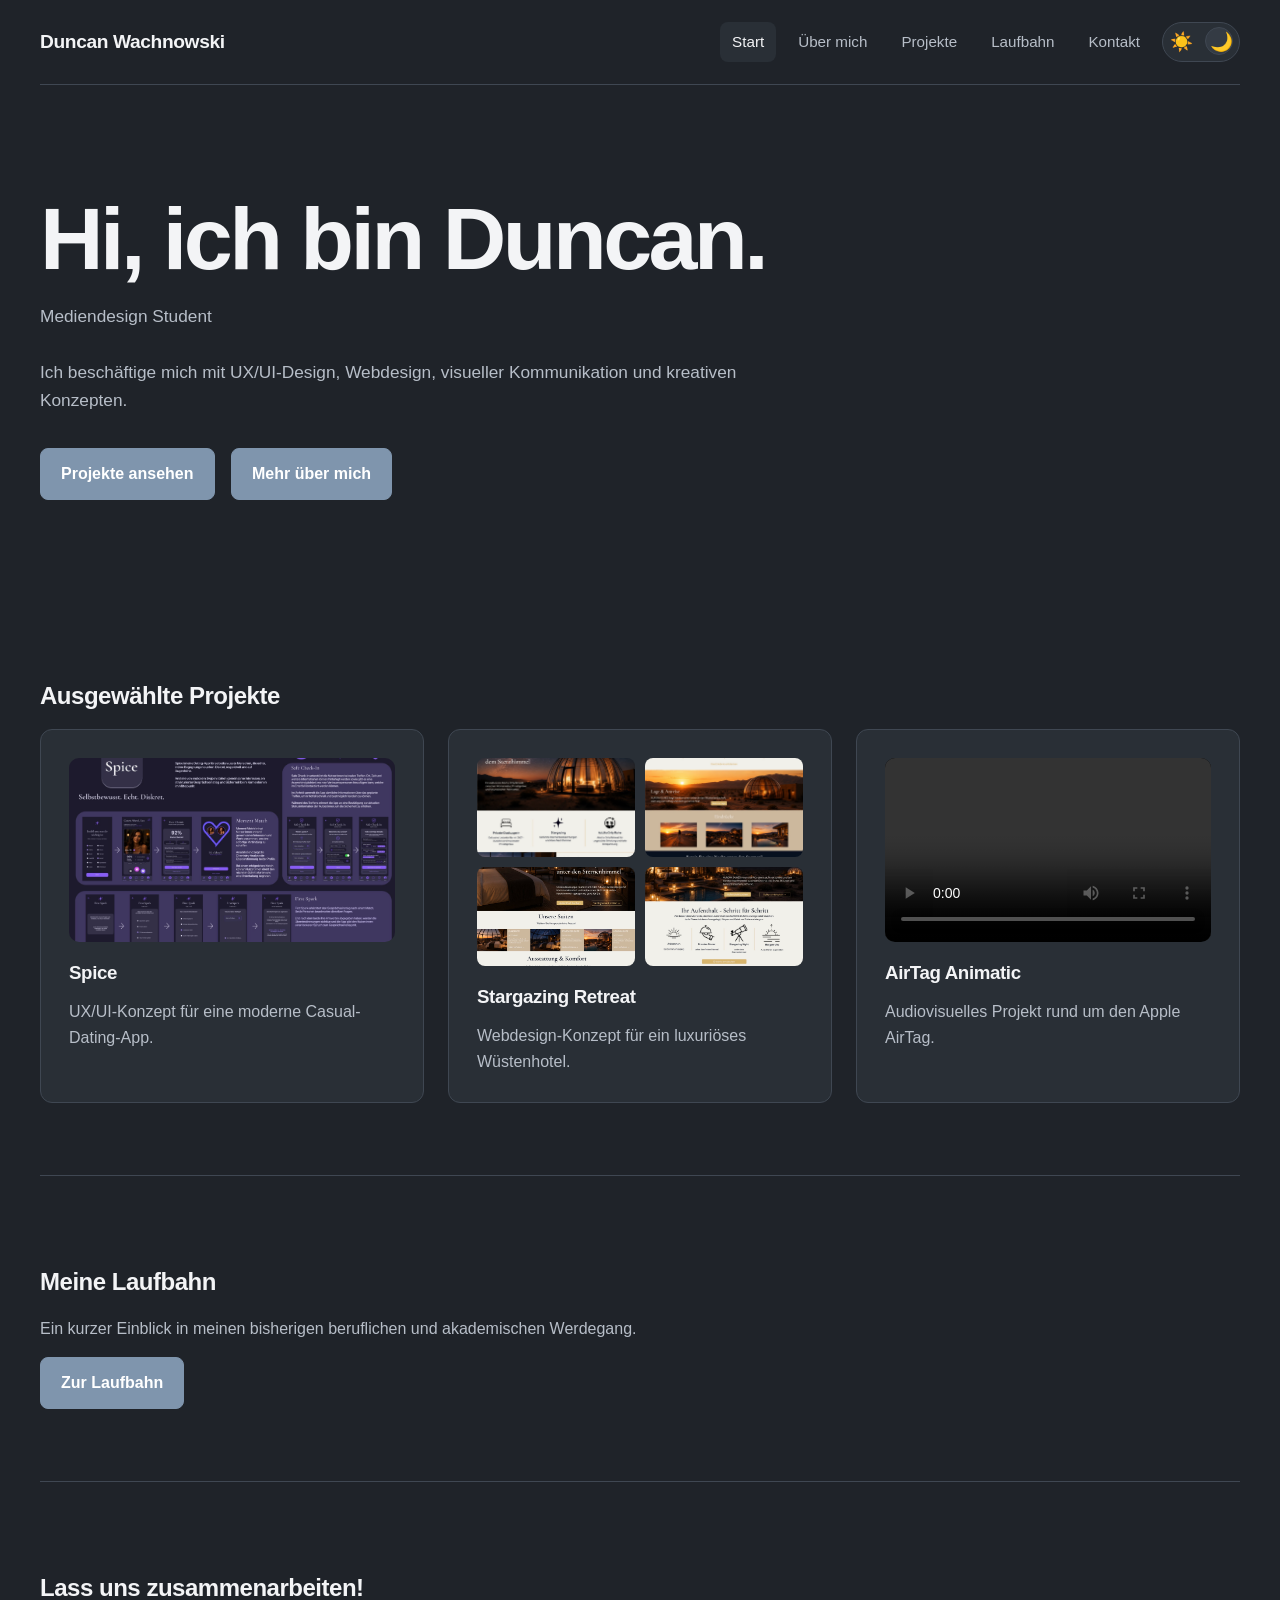
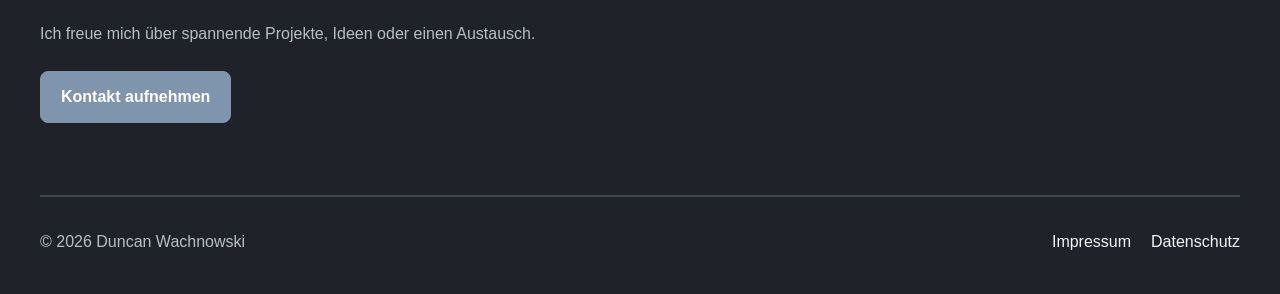
==== index.html @ 4b2d4e85 "Improve theme toggle and responsive navigation and add new ueber-mich pictures for both design theme" ====
<!DOCTYPE html>
<html lang="de">

<head>
    <meta charset="UTF-8">
    <meta name="viewport" content="width=device-width, initial-scale=1.0">
    <title>Duncan Wachnowski | Portfolio</title>
    <link rel="stylesheet" href="css/style.css">
</head>

<body>
    <header>
        <a href="index.html">Duncan Wachnowski</a>
        <button class="menu-toggle"
        aria-label="Navigation öffnen"
        aria-expanded="false"
        aria-controls="main-nav"
        >
            <span class="hamburger"></span>
        </button>
        <nav aria-label="Hauptnavigation" id="main-nav">
            <ul>
                <li><a href="index.html" class="active" aria-current="page">Start</a></li>
                <li><a href="ueber-mich.html">Über mich</a></li>
                <li><a href="projekte.html">Projekte</a></li>
                <li><a href="laufbahn.html">Laufbahn</a></li>
                <li><a href="kontakt.html">Kontakt</a></li>

                <li class="theme-item">
                    <button
                     class="theme-toggle"
                     type="button"
                     aria-label="Zu hellem Design wechseln"
                     title="Design wechseln"
                     aria-pressed="false"
                >
                <span class="theme-switch" aria-hidden="true">
                <span class="theme-sun">☀️</span>
                <span class="theme-moon">🌙</span>
                <span class="theme-thumb"></span>
                </span>

                </button>

                </li>

            </ul>

        </nav>
    </header>

    <main>

        <section class="hero">
            <h1>Hi, ich bin Duncan.</h1>
            <p>Mediendesign Student</p>

            <p>
                Ich beschäftige mich mit UX/UI-Design, Webdesign,
                visueller Kommunikation und kreativen Konzepten.
            </p>

            <a class="button" href="projekte.html">Projekte ansehen</a>
            <a class="button" href="ueber-mich.html">Mehr über mich</a>
        </section>

        <section class="projects-preview">
            <h2>Ausgewählte Projekte</h2>

            <div class="project-grid">
                <article class="project-card">
                    <a href="images/Spice.jpg" target="_blank" rel="noopener noreferrer" class="project-image-link">

                        <img class="project-image" src="images/Spice.jpg" alt="Projektvorschau der Dating-App Spice">

                    </a>



                    <h3>Spice</h3>

                    <p>
                        UX/UI-Konzept für eine moderne Casual-Dating-App.
                    </p>

                </article>


                <article class="project-card">
                    <div class="project-gallery">
                        <a href="images/Stargazing-1.jpg" target="_blank" rel="noopener noreferrer">
                            <img src="images/Stargazing-1.jpg" alt="Stargazing Retreat Startseitenansicht">
                        </a>

                        <a href="images/Stargazing-2.jpg" target="_blank" rel="noopener noreferrer">
                            <img src="images/Stargazing-2.jpg" alt="Stargazing Retreat Informationsbereich">
                        </a>

                        <a href="images/Stargazing-3.jpg" target="_blank" rel="noopener noreferrer">
                            <img src="images/Stargazing-3.jpg" alt="Stargazing Retreat Zimmeransicht">
                        </a>

                        <a href="images/Stargazing-4.jpg" target="_blank" rel="noopener noreferrer">
                            <img src="images/Stargazing-4.jpg" alt="Stargazing Retreat Erlebenisansicht">
                        </a>
                    </div>

                    <h3>Stargazing Retreat</h3>

                    <p>
                        Webdesign-Konzept für ein luxuriöses Wüstenhotel.
                    </p>
                </article>


                <article class="project-card">
                    <video class="project-video" controls preload="metadata">
                        <source src="videos/AirTag3Neu.mp4" type="video/mp4">
                        Dein Browser unterstützt das Video-Element nicht.
                    </video>

                    <h3>AirTag Animatic</h3>

                    <p>
                        Audiovisuelles Projekt rund um den Apple AirTag.
                    </p>
                </article>

            </div>
        </section>


        <section class="career-preview">
            <div>
                <h2>Meine Laufbahn</h2>
                <p>
                    Ein kurzer Einblick in meinen bisherigen beruflichen
                    und akademischen Werdegang.
                </p>

                <a class="button" href="laufbahn.html">Zur Laufbahn</a>
            </div>

            <div class="career-steps" aria-hidden="true">
                <span></span>
                <span></span>
                <span></span>
            </div>
        </section>


        <section class="contact-cta">
            <h2>Lass uns zusammenarbeiten!</h2>

            <p>
                Ich freue mich über spannende Projekte,
                Ideen oder einen Austausch.
            </p>

            <a class="button" href="kontakt.html">Kontakt aufnehmen</a>
        </section>


    </main>

    <footer>
        <p>© 2026 Duncan Wachnowski</p>

        <nav aria-label="Footer-Navigation">
            <a href="impressum.html">Impressum</a>
            <a href="datenschutz.html">Datenschutz</a>
        </nav>
    </footer>

<script src="js/script.js"></script>

</body>

</html>
---- css/style.css ----
:root {
    --bg: #1f2329;
    --surface: #292f36;
    --surface-light: #343b44;

    --text: #f3f4f6;
    --text-muted: #b7bec8;

    --accent: #7f95ad;
    --accent-hover: #9cafc2;

    --border: #3f4752;

    --focus-card: #344653;
}

[data-theme="light"] {
    --bg: #d8d6d1;
    --surface: #e7e5e0;
    --surface-light: #f0eee9;

    --text: #4a3434;
    --text-muted: #756461;

    --accent: #6b3f46;
    --accent-hover: #80505a;

    --border: #bcbab5;

    --focus-card: #59484a;
}

[data-theme="light"] .focus-card {
    background: #685b57;
    color: #f5f1ec;
}


* {
    box-sizing: border-box;
}

main {
    width: min(1200px, calc(100% - 40px));
    margin: 0 auto;
}

.hero {
    padding: 110px 0 90px;
    max-width: 820px;
}

.hero h1 {
    margin: 0 0 20px;
    font-size: clamp(3rem, 7vw, 5.5rem);
    line-height: 1;
    letter-spacing: -0.04em;
}

.hero p {
    max-width: 720px;
    margin-bottom: 28px;
    font-size: 1.08rem;
    color: var(--text-muted);
}

.hero .button {
    margin-top: 6px;
}



.projects-preview {
    padding: 72px 0;
}

.project-grid {
    display: grid;
    grid-template-columns: repeat(3, 1fr);
    gap: 24px;
}

.project-card {
    padding: 28px;
    border: 1px solid var(--border);
    border-radius: 10px;
    background-color: var(--surface);
    min-height: 220px;
}

.project-card h3 {
    margin-top: 0;
}

.project-card:hover {
    transform: translateY(-4px);
    transition: transform 0.2s ease;
}

.project-card p {
    margin-bottom: 0;
}

html,
body {
    margin: 0;
    line-height: 1.6;
    font-family: Inter, "Segoe UI", Roboto, Arial, sans-serif;
    color: var(--text);
    background-color: var(--bg);
}

body {
    min-height: 100vh;
}

html {
    scroll-behavior: smooth;
}

h1,
h2,
h3 {
    line-height: 1.15;
    letter-spacing: -0.02em;
}

h1 {
    font-weight: 700;
}

h2,
h3 {
    font-weight: 600;
}

p {
    color: var(--text-muted);
}

a {
    color: inherit;
    text-decoration: none;
}


img {
    max-width: 100%;
    height: auto;
}

.about-image {
    width: 320px;
    max-width: 100%;
    height: auto;
    border-radius: 8px;

    display: block;
    margin-left: auto;
    margin-right: auto;
}

a {
    color: inherit;
    text-decoration: none;
}

ul {
    margin: 0;
    padding: 0;
    list-style: none;
}

header {
    width: min(1200px, calc(100% - 40px));
    margin: 0 auto;
    padding: 22px 0;

    display: flex;
    justify-content: space-between;
    align-items: center;

    border-bottom: 1px solid var(--border);
}

header>a {
    font-size: 1.2rem;
    font-weight: 700;
    letter-spacing: -0.02em;
}

header nav ul {
    display: flex;
    gap: 10px;
    align-items: center;
}

header nav a {
    display: inline-block;
    padding: 8px 12px;
    border-radius: 8px;

    color: var(--text-muted);
    font-size: 0.95rem;
    font-weight: 500;

    transition:
        background-color 0.2s ease,
        color 0.2s ease;
}

header nav a:hover,
header nav a:focus,
header nav a.active {
    background-color: var(--surface);
    color: var(--text);
    text-decoration: none;
}


header {
    position: relative;
}

.menu-toggle {
    display: none;
    width: 40px;
    height: 40px;

    border: 1px solid var(--border);
    border-radius: 8px;

    background-color: var(--surface);
    color: var(--text);

    cursor: pointer;
}

.career-preview {
    display: flex;
    justify-content: space-between;
    align-items: center;
    gap: 48px;
    padding: 72px 0;
    border-top: 1px solid var(--border);
}


.contact-cta {
    padding: 72px 0;
    border-top: 1px solid var(--border);
    border-bottom: 1px solid var(--border);
}

.contact-cta p {
    max-width: 650px;
    margin-bottom: 24px;
}

footer {
    width: min(1200px, calc(100% - 40px));
    margin: 0 auto;
    padding: 32px 0 40px;

    display: flex;
    justify-content: space-between;
    align-items: center;
    gap: 24px;

    border-top: 1px solid var(--border);
}

footer p {
    margin: 0;
}

footer nav {
    display: flex;
    gap: 20px;
}

footer nav a:hover,
footer nav a:focus {
    text-decoration: underline;
}

.about-hero {
    display: grid;
    grid-template-columns: 1.2fr 0.8fr;
    gap: 64px;
    align-items: center;
    padding: 72px 0;
}

.about-text {
    max-width: 680px;
}

.about-intro {
    font-size: 1.35rem;
    font-weight: 600;
    margin-bottom: 24px;
}

.about-photo {
    display: flex;
    justify-content: flex-end;
    align-items: center;
}

.about-image {
    width: 320px;
    max-width: 100%;
    height: auto;
    display: block;
    border-radius: 12px;
}

.focus-section {
    padding: 72px 0;
    border-top: 1px solid var(--border);
}

.focus-grid {
    display: grid;
    grid-template-columns: repeat(3, 1fr);
    gap: 24px;
}

.focus-card {
    min-height: 220px;
    padding: 32px 24px;

    border: 1px solid var(--border);
    border-radius: 12px;
    background-color: var(#344653);
    color: #f5f4f0;

    display: flex;
    flex-direction: column;
    align-items: center;
    justify-content: center;
    gap: 24px;

    text-align: center;

    transition:
        transform 0.2s ease,
        background-color 0.2s ease,
        border-color 0.2s ease;
}

.focus-card:hover {
    transform: translateY(-4px);
    background-color: #435864;
    border-color: #6f828b;
}

[data-theme="light"] .focus-card {
    background-color: #8a7470;
    color: #ffffff;
    border-color: #9a8580;
}

[data-theme="light"] .focus-card:hover {
    background-color: #725b59;
    color: #ffffff;
    border-color: #684746;
}


.focus-icon {
    width: 72px;
    height: 72px;

    object-fit: contain;
    display: block;
}

.focus-card h3 {
    margin: 0;

    text-align: center;
    font-size: 1.15rem;
    line-height: 1.3;
}


.skills-section {
    padding: 72px 0;
    border-top: 1px solid var(--border);
}

.skills-grid {
    display: grid;
    grid-template-columns: repeat(3, 1fr);
    gap: 24px;
}

.skill-card {
    min-height: 180px;
    padding: 28px;
    border: 1px solid var(--border);
    border-radius: 10px;
    background-color: var(--surface);
}

.skill-card h3 {
    margin-top: 0;
}

.skill-card p {
    margin-bottom: 0;
}

.projects-section {
    padding: 72px 0;
}

.projects-section>p {
    max-width: 680px;
    margin-bottom: 40px;
}

.projects-grid {
    display: grid;
    grid-template-columns: repeat(3, 1fr);
    gap: 24px;
}

.project-card {
    min-height: 220px;
    padding: 28px;
    border: 1px solid var(--border);
    border-radius: 12px;
    background-color: var(--surface);

    transition:
        transform 0.2s ease,
        background-color 0.2s ease,
        border-color 0.2s ease;
}

.project-card:hover {
    transform: translateY(-4px);
    background-color: var(--surface-light);
    border-color: var(--accent);
}

.project-card h3 {
    margin-top: 0;
    margin-bottom: 12px;
}

.project-card p {
    margin-bottom: 0;
}

.project-cta-card {
    display: flex;
    flex-direction: column;
    justify-content: center;
    align-items: flex-start;
    gap: 18px;
    background-color: var(--surface-light);
}

.project-cta-card h3 {
    font-size: 2rem;
    line-height: 1.2;
}


.timeline-section {
    width: min(900px, calc(100% - 40px));
    margin: 0 auto;
    padding: 72px 0;
}

.career-hero+.timeline-section {
    border-top: 1px solid var(--border);
    margin-top: 48px;
    padding-top: 72px;
}

.timeline-section+.timeline-section {
    border-top: 1px solid var(--border);
}

.timeline-section>h2 {
    text-align: left;
    margin: 0 0 48px;
    font-size: 2rem;
    line-height: 1.2;
}

.timeline-section:last-of-type {
    padding-bottom: 120px;
}


.timeline {
    position: relative;
    width: 100%;
    max-width: 760px;
    margin: 0 auto;
}

.timeline::before {
    content: "";
    position: absolute;

    top: 0;
    bottom: 0;

    left: 210px;

    width: 2px;
    background-color: var(--border);
}

.timeline-item {
    position: relative;

    display: grid;
    grid-template-columns: 180px 1fr;
    gap: 60px;

    padding: 0 0 48px;

    --progress: 0;

    opacity: 1;

}

.timeline-item:last-child {
    padding-bottom: 0;
}

.timeline-item::before {
    content: "";

    position: absolute;
    top: 8px;
    left: 211px;

    width: 18px;
    height: 18px;

    border-radius: 50%;

    background-color: var(--accent);
    border: 3px solid var(--bg);

    z-index: 2;

    transform:
        translateX(-50%) scale(calc(1 + var(--progress) * 0.55));

    transform-origin: center;


    will-change: transform;
}

.timeline-date,
.timeline-content {
    transform: scale(calc(0.96 + var(--progress) * 0.06));
    transition: none;
    will-change: transform;
}

.timeline-date {
    text-align: right;

    color: var(--text);
    font-weight: 600;

    transform-origin: right center;
}

.timeline-content {
    transform-origin: left center;
}

.timeline-content h3 {
    margin: 0 0 6px;

    color: var(--text);
    font-size: 1.1rem;
}

.timeline-content p {
    margin: 0;
    color: var(--text-muted);
}


.contact-hero {
    padding: 72px 0 40px;
    max-width: 720px;
}

.contact-form-section {
    padding: 32px 0 72px;
}

.contact-form {
    max-width: 720px;
}

.form-group {
    display: flex;
    flex-direction: column;
    gap: 8px;
    margin-bottom: 24px;
}

.form-group label {
    font-weight: 600;
}

.form-group input,
.form-group textarea {
    width: 100%;
    padding: 14px 16px;
    border: 1px solid var(--border);
    border-radius: 8px;
    background-color: var(--surface);
    color: var(--text);
    font: inherit;
}


.form-group textarea {
    resize: vertical;
}

.form-group input:focus,
.form-group textarea:focus {
    outline: 2px solid var(--accent);
    outline-offset: 2px;
}

.contact-details {
    padding: 72px 0;
    border-top: 1px solid var(--border);
}

.contact-list {
    display: grid;
    grid-template-columns: repeat(3, 1fr);
    gap: 24px;
    margin: 32px 0;
    font-style: normal;
}

.contact-list p {
    margin: 0;
}

.contact-label {
    font-weight: 600;
    color: var(--text);
}

.social-links {
    display: flex;
    align-items: center;
    gap: 20px;
    flex-wrap: wrap;
}

.social-links h3 {
    width: 100%;
    margin-bottom: 0;
}

.button {
    display: inline-block;
    padding: 12px 20px;
    margin-right: 12px;
    border: 1px solid var(--accent);
    border-radius: 8px;
    background-color: var(--accent);
    color: #ffffff;
    font-weight: 600;
    transition:
        background-color 0.2s ease,
        border-color 0.2s ease,
        transform 0.2s ease;
}

.button:hover,
.button:focus {
    background-color: var(--accent-hover);
    border-color: var(--accent-hover);
    transform: translateY(-2px);
}

.button-secondary {
    background-color: transparent;
    color: var(--text);
    border-color: var(--border);
}

.button-secondary:hover,
.button-secondary:focus {
    background-color: var(--surface);
    border-color: var(--surface-light);
}


.hero .button {
    margin-top: 6px;
}

.project-video {
    width: 100%;
    aspect-ratio: 16 / 9;
    object-fit: cover;
    display: block;
    margin-bottom: 20px;
    border-radius: 10px;
    background-color: #000;
}

.project-image {
    width: 100%;
    aspect-ratio: 16 / 9;
    object-fit: cover;
    display: block;
    margin-bottom: 20px;
    border-radius: 10px;
}

.project-gallery {
    display: grid;
    grid-template-columns: repeat(2, 1fr);
    gap: 10px;
    margin-bottom: 20px;
}

.project-gallery a {
    display: block;
    overflow: hidden;
    border-radius: 8px;
    cursor: zoom-in;
}

.project-gallery img {
    width: 100%;
    aspect-ratio: 16 / 10;
    object-fit: cover;
    display: block;
    transition: transform 0.2s ease;
}

.project-gallery a:hover img {
    transform: scale(1.04);
}

.skills-carousel {
    position: relative;
    display: flex;
    align-items: center;
    gap: 20px;

    margin-top: 40px;
}

.skills-track {
    position: relative;
    width: 100%;
    height: 320px;
    overflow: hidden;
}

.skills-track .skill-card {
    position: absolute;

    top: 50%;
    left: 50%;

    width: min(420px, 76%);
    min-height: 240px;

    padding: 36px;

    border: 1px solid var(--border);
    border-radius: 16px;

    background-color: var(--surface);

    opacity: 0;
    transform:
        translate(-50%, -50%) scale(0.75);

    pointer-events: none;

    transition:
        transform 0.4s ease,
        opacity 0.4s ease,
        background-color 0.3s ease,
        border-color 0.3s ease;
}

.skills-track .skill-card.active {
    opacity: 1;

    transform:
        translate(-50%, -50%) scale(1);

    z-index: 3;

    pointer-events: auto;

    border-color: var(--accent);
}

.skills-track .skill-card.previous {
    opacity: 0.3;

    transform:
        translate(-145%, -50%) scale(0.82);

    z-index: 1;
}

.skills-track .skill-card.next {
    opacity: 0.3;

    transform:
        translate(45%, -50%) scale(0.82);

    z-index: 1;
}


.carousel-button {
    width: 48px;
    height: 48px;

    flex-shrink: 0;

    border: 1px solid var(--border);
    border-radius: 50%;

    background-color: var(--surface);
    color: var(--text);

    font-size: 1.3rem;

    cursor: pointer;

    transition:
        background-color 0.2s ease,
        border-color 0.2s ease;
}

.carousel-button:hover {
    background-color: var(--surface-light);
    border-color: var(--accent);
}

.mobile-break {
    display: none;
}

.legal-section {
    max-width: 800px;
    margin: 0 auto;
    padding: 72px 24px;
}

.legal-section h1 {
    margin-bottom: 40px;
}

.legal-section h2 {
    margin-top: 32px;
    margin-bottom: 12px;
}

.legal-section p {
    color: var(--text-muted);
    line-height: 1.7;
}

.legal-section a {
    color: inherit;
    text-decoration: underline;
}

.error-page {
    min-height: 100vh;
    margin: 0;
}

.error-main {
    min-height: 100vh;
    display: flex;
    justify-content: center;
    align-items: center;
    padding: 40px 24px;
}

.error-content {
    width: 100%;
    max-width: 700px;
    text-align: center;
}

.error-code {
    margin: 0;
    font-size: clamp(7rem, 18vw, 13rem);
    font-weight: 700;
    line-height: 0.9;
    color: var(--accent);
}

.error-content h1 {
    margin: 32px 0 16px;
    font-size: clamp(1.8rem, 4vw, 3rem);
    line-height: 1.15;
}

.error-text {
    max-width: 540px;
    margin: 0 auto 32px;
    font-size: 1.05rem;
    line-height: 1.7;
}

.error-button {
    display: inline-flex;
    align-items: center;
    justify-content: center;

    min-height: 48px;
    padding: 0 24px;

    background-color: var(--accent);
    border: 1px solid var(--accent);
    border-radius: 10px;

    color: var(--bg);
    text-decoration: none;
    font-weight: 600;

    transition:
        color 0.25s ease,
        transform 0.25s ease;
}

.error-button:hover {
    transform: translateY (-3px);
    box-shadow: 0 8px 24px rgba(0, 0, 0, 0.18);
}

.error-button:focus-visible {
    outline: 3px solid var(--accent);
    outline-offset: 4px;
}

.theme-item {
    display: flex;
    align-items: center;
}

.theme-toggle {
    width: 78px;
    height: 40px;
    padding: 4px;

    position: relative;

    background-color: var(--surface);
    border: 1px solid var(--border);
    border-radius: 999px;

    cursor: pointer;

    transition:
        background-color 0.25s ease,
        border-color 0.25s ease,
        transform 0.25s ease;
}

.theme-toggle:hover {
    background-color: var(--surface-light);
    transform: translateY(-2px);
}

.theme-toggle:focus-visible {
    outline: 3px solid var(--accent);
    outline-offset: 3px;
}

.theme-switch {
    position: relative;
    display: flex;
    align-items: center;
    justify-content: space-between;

    width: 100%;
    height: 100%;
}

.theme-sun,
.theme-moon {
    position: relative;
    z-index: 2;

    width: 28px;
    height: 28px;

    display: flex;
    align-items: center;
    justify-content: center;

    font-size: 1.15rem;
    line-height: 1;
}

.theme-thumb {
    position: absolute;
    z-index: 1;

    top: 0;
    left: 0;

    width: 28px;
    height: 28px;

    background-color: var(--surface-light);
    border: 1px solid var(--border);
    border-radius: 50%;

    transition: transform 0.3s ease;
}

[data-theme="light"] .theme-thumb {
    transform: translateX(0);
}

html:not([data-theme="light"]) .theme-thumb {
    transform: translateX(38px);
}



@media (max-width: 768px) {
    .project-grid {
        grid-template-columns: 1fr;
    }

    header {
        flex-direction: row;
        align-items: center;
        padding: 18px 0;
    }

    header>a {
        font-size: 1.1rem;
    }

    .menu-toggle {
        display: flex;
        flex-direction: column;
        justify-content: center;
        gap: 5px;
        width: 44px;
        height: 44px;
        padding: 10px;
        background: transparent;
        border: 1px solid var(--border);
        border-radius: 8px;
        cursor: pointer;
    }

    header nav.open {
        display: none;
        position: absolute;
        top: calc(100% + 8px);
        left: 0;
        right: 0;
        z-index: 100;
        padding: 16px;
        background-color: var(--bg);
        border-top: 1px solid var(--border);
        border-radius: 10px;
    }

    header nav.open {
        display: block;
    }

    header nav ul {
        display: flex;
        flex-direction: column;
        align-items: stretch;
        gap: 6px;
    }

    header nav a {
        display: block;
        width: 100%;
        padding: 12px;
        font-size: 0.95rem;
    }

    .career-preview {
        flex-direction: column;
        align-items: flex-start;
    }

    .career-steps {
        width: 100%;
        justify-content: flex-start;
    }

    .career-steps span {
        width: 44px;
        height: 44px;
    }

    footer {
        flex-direction: column;
        align-items: flex-start;
    }

    footer nav {
        flex-wrap: wrap;
    }


    .about-hero {
        display: grid;
        grid-template-columns: 1fr;
        gap: 32px;
    }

    .about-photo {
        justify-content: flex-start;
    }

    .focus-grid {
        grid-template-columns: repeat(2, 1fr);
    }

    .skills-grid {
        grid-template-columns: 1fr;
    }

    .projects-grid {
        grid-template-columns: 1fr;
    }

    .career-section {
        width: min(100% - 32px, 900px);
        padding: 56px 0;
    }

    .career-section h2 {
        margin-bottom: 36px;
        text-align: left;
    }

    .timeline {
        position: relative;
        width: 100%;
        max-width: none;
        margin: 0;
    }

    .timeline::before {
        left: 32px;

    }

    .timeline-item {
        --progress: 0;

        position: relative;
        display: grid;

        grid-template-columns: 1fr;
        gap: 8px;

        padding-left: 72px;

        opacity: 1;

    }

    .timeline-item:last-child {
        padding-bottom: 0;

    }


    .timeline-item::before {
        left: 33px;
        transform:
            translateX(-50%) scale(calc(1 + var(--progress) * 0.35));

        transform-origin: center;
        opacity: 1;

        will-change: transform;

    }

    .timeline-date,
    .timeline-content {
        opacity: 1;
        transform:
            translateX(calc(var(--progress) * 5px)) scale(calc(0.98 + var(--progress) * 0.06));

        transform-origin: left center;

        will-change: transform;

    }

    .timeline-date {
        text-align: left;
        font-size: 0.95rem;
    }


    .contact-list {
        grid-template-columns: 1fr;
    }

    .timeline-section>h2 {
        margin-left: 0;
        font-size: 1.7rem;
    }

    .menu-toggle {
        display: flex;
        flex-direction: column;
        justify-content: center;
        align-items: center;
        gap: 5px;
        width: 44px;
        height: 44px;
        padding: 0;
        background: transparent;
        border: 1px solid var(--border);
        border-radius: 10px;
        cursor: pointer;
    }

    .menu-toggle .hamburger {
        width: 22px;
        height: 2px;
        background-color: var(--text);
        border-radius: 2px;
        position: relative;
    }

    .menu-toggle .hamburger::before,
    .menu-toggle .hamburger::after {
        content: "";
        position: absolute;
        left: 0;
        width: 22px;
        height: 2px;
        background-color: var(--text);
        border-radius: 2px;
    }

    .menu-toggle .hamburger::before {
        top: -7px;
    }

    .menu-toggle .hamburger::after {
        top: 7px;
    }

    header {
        position: relative;
        flex-wrap: wrap;
    }

    header nav {
        display: none;
        width: 100%;
    }

    header nav .open {
        display: block;
    }

    header nav ul {
        flex-direction: column;
        align-items: stretch;
        gap: 4px;
        padding-top: 16px;
    }

    header nav a {
        display: block;
        width: 100%;
        padding: 12px 14px;
    }

    #main-nav {
        background-color: var(--surface);
    }

    .mobile-break {
        display: block;
    }

    .theme-item {
        width: 100%;
        display: flex;
        justify-content: flex-end;
        padding-top: 8px;
    }

    .theme-toggle {
        width: 78px;
        height: 40px;
        min-height: 40px;
        padding: 4px;
        border-radius: 999px;
    }


    #main-nav {
        background-color: #141d22;
        border-color: #1a2024;
    }

    #main-nav ul {
        background-color: transparent;
    }

    [data-theme="light"] #main-nav {
        background-color: #d4c6bc;
        border-color: #b9aaa2;
    }

    [data-theme="light"] #main-nav ul {
        background-color: transparent;
    }

    [data-theme="light"] #main-nav a {
        color: #5b3f40;
    }

    [data-theme="light"] .theme-toggle {
        color: #6b4646;
        background-color: #b9aaa2;
    }

    [data-theme="light"] .menu-toggle {
        color: #5b3f40;
        border-color: #b9aaa2;
        background-color: transparent;
    }
}



@media (max-width: 400px) {
    .focus-grid {
        grid-template-columns: 1fr;
        gap: 16px;
    }

    .skills-carousel {
        gap: 8px;
    }

    .skills-track {
        height: 300px;
    }

    .skills-track .skill-card {
        width: 72%;
        min-height: 220px;
        padding: 24px;
    }

    .skills-track .skill-card previous {
        transform:
            translate(-135%, -50%) scale(0.78);
    }

    .skills-track .skill-card next {
        transform:
            translate(35%, -50%) scale(0.78);
    }

    .carousel-prev .carousel-next {
        width: 48px;
        height: 48px;
        flex-shrink: 0;
    }
}
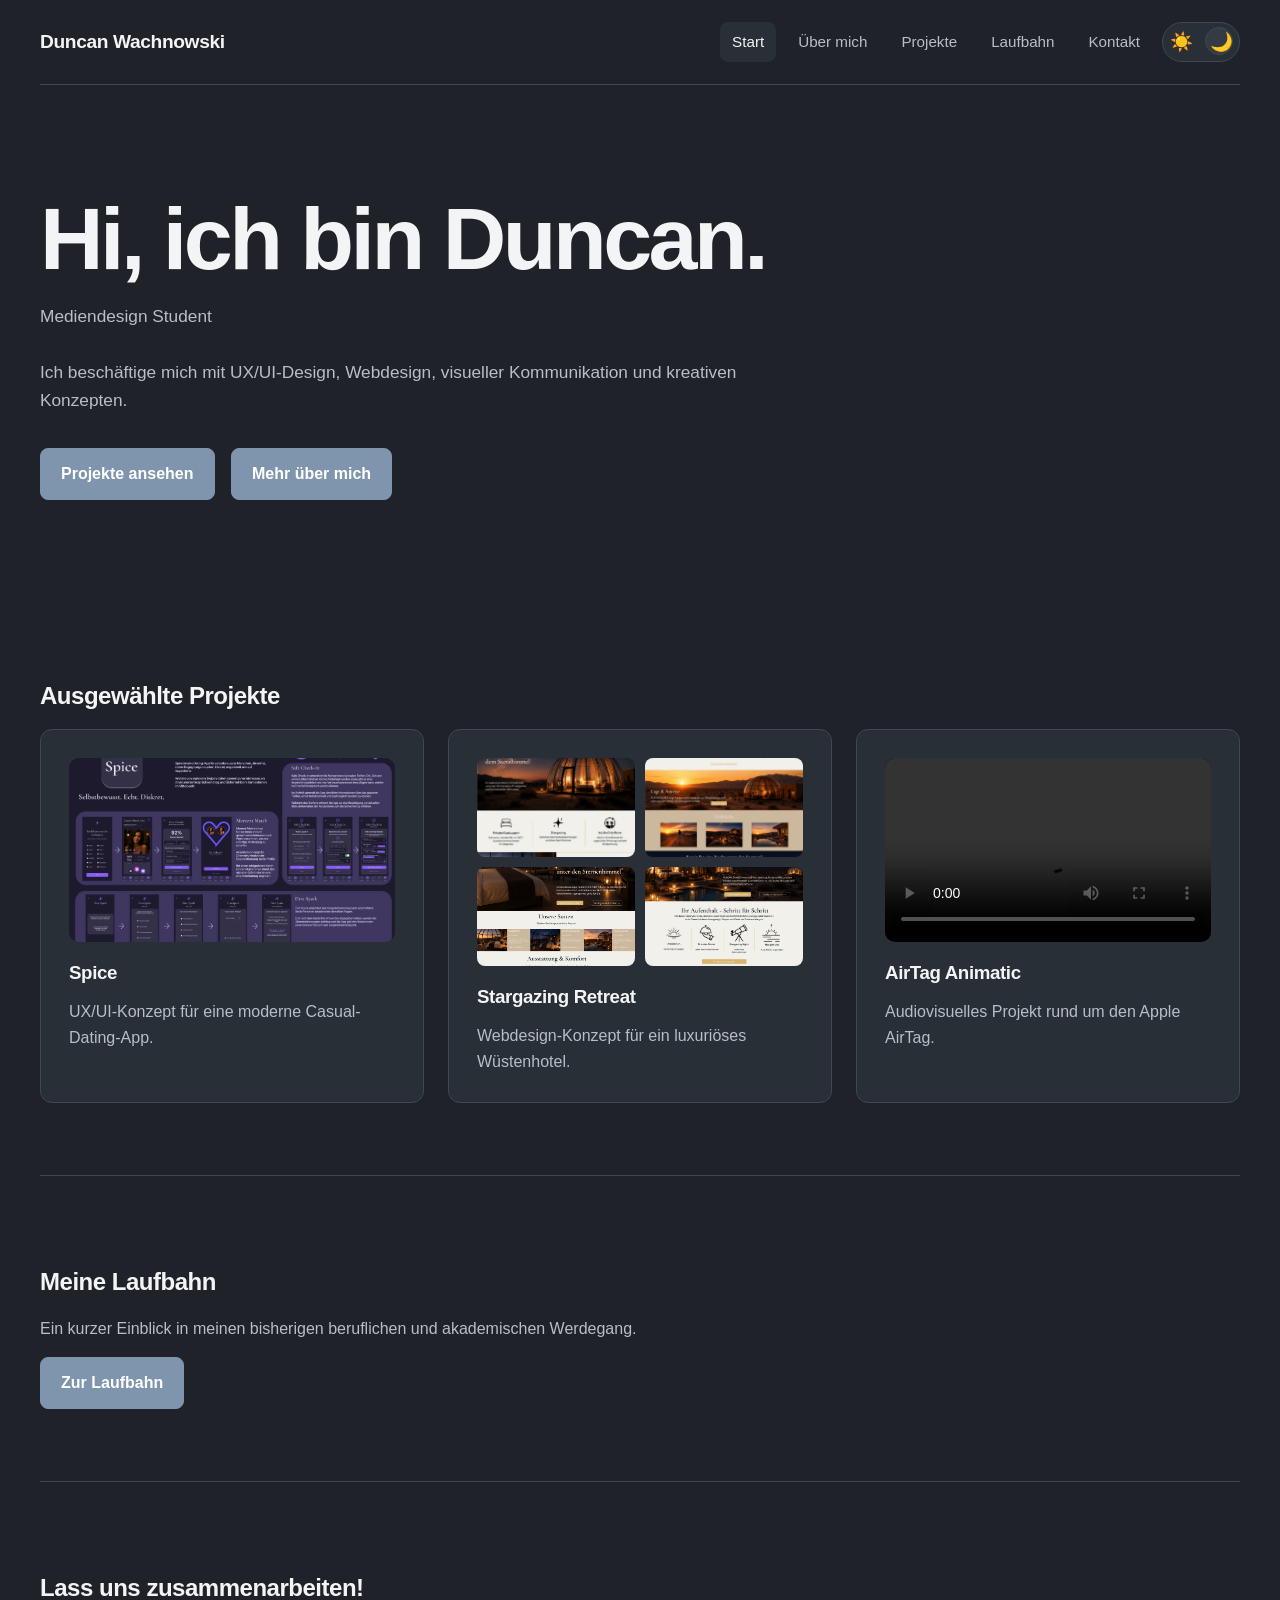
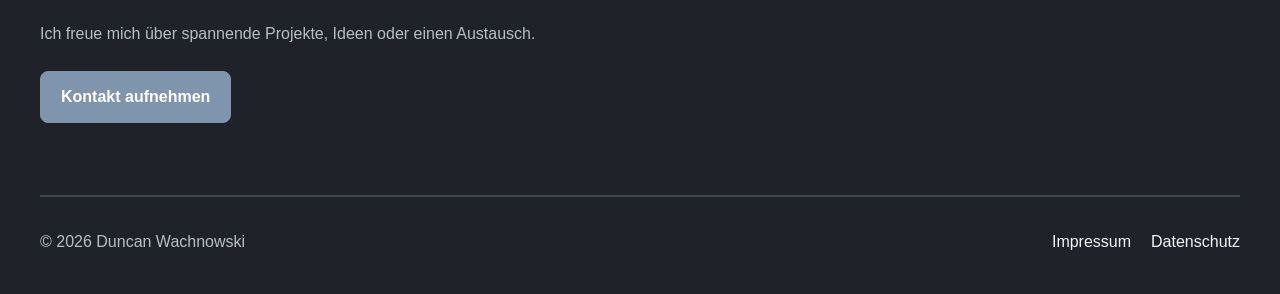
==== commit 2bb0a900: "Add responsive back-to-top button" ====
--- a/index.html
+++ b/index.html
@@ -172,6 +172,14 @@
         </nav>
     </footer>
 
+    <button
+        class="back-to-top"
+        aria-label="Zurück nach oben"
+        title="Zurück nach oben"
+    >
+        ↑
+    </button>
+
 <script src="js/script.js"></script>
 
 </body>
--- a/css/style.css
+++ b/css/style.css
@@ -33,6 +33,24 @@
 [data-theme="light"] .focus-card {
     background: #685b57;
     color: #f5f1ec;
+}
+
+html {
+    scroll-behavior: smooth;
+}
+
+@media (prefers-reduced-motion: reduce) {
+    html {
+        scroll-behavior: smooth;
+    }
+
+    *,
+    *::before,
+    *::after {
+        animation-duration: 0.01ms !important;
+        animation-iteration-count: 1 !important;
+        transition-duration: 0.01ms !important;
+    }
 }
 
 
@@ -1049,6 +1067,57 @@
     transform: translateX(38px);
 }
 
+.back-to-top {
+    position: fixed;
+    left: 50%;
+    right: auto;
+    bottom: 24px;
+    margin-left: -23px;
+
+    width: 46px;
+    height: 46px;
+
+    display: flex;
+    align-items: center;
+    justify-content: center;
+
+    background-color: var(--surface);
+    color: var(--text);
+
+    border: 1px solid var(--border);
+    border-radius: 50%;
+
+    font-size: 1.4rem;
+    line-height: 1;
+
+    cursor: pointer;
+
+    opacity: 0;
+    visibility: hidden;
+    transform: translateY(10);
+
+    transition:
+        opacity 0.25s ease,
+        visibility 0.25s ease,
+        transform 0.25s ease,
+        background-color 0.25s ease;
+}
+
+.back-to-top:hover {
+    background-color: var(--surface-light);
+    transform: translateY(-2px);
+}
+
+.back-to-top.visible {
+    opacity: 1;
+    visibility: visible;
+    transform: translateY(0);
+}
+
+.back-to-top:focus-visible {
+    outline: 3px solid var (var(--accent));
+    outline-offset: 3px;
+}
 
 
 @media (max-width: 768px) {
@@ -1365,6 +1434,16 @@
         border-color: #b9aaa2;
         background-color: transparent;
     }
+
+    .back-to-top {
+        left: auto;
+        right: 16px;
+        bottom: 16px;
+        margin-left: 0;
+
+        width: 42px;
+        height: 42px;
+     }
 }
 
 
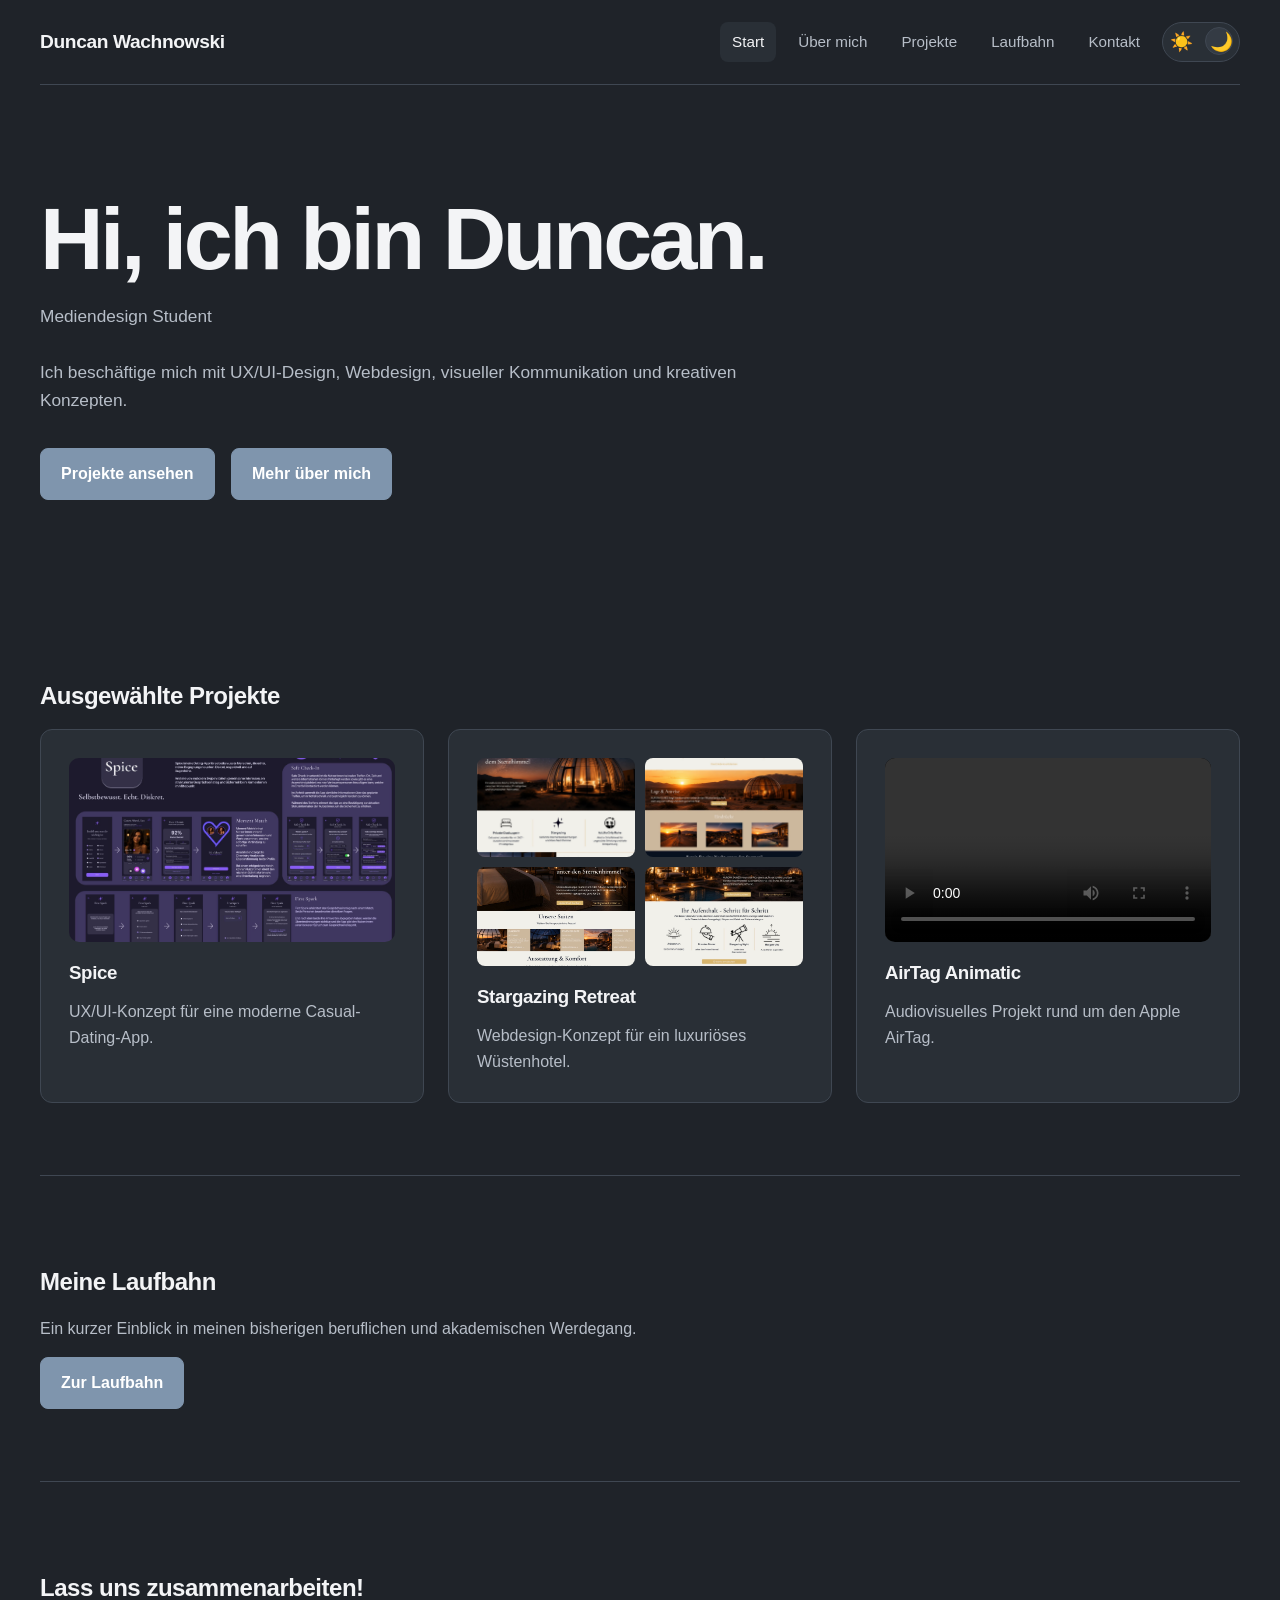
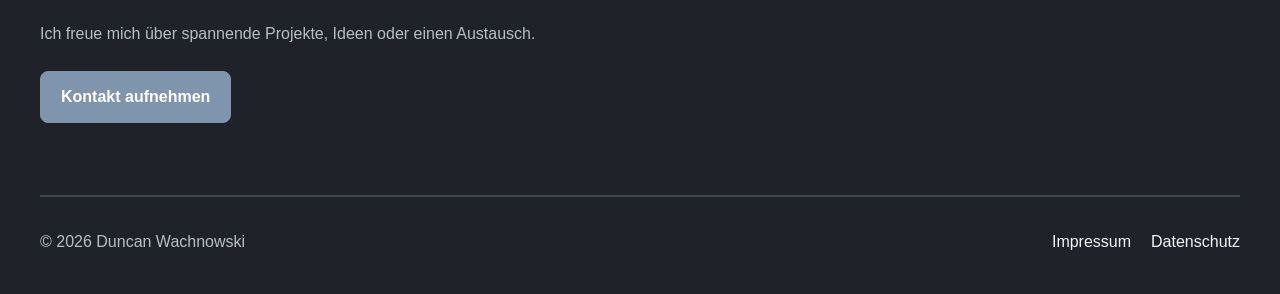
==== commit e5ca0d94: "Add lazy loading to project images" ====
--- a/index.html
+++ b/index.html
@@ -71,7 +71,12 @@
                 <article class="project-card">
                     <a href="images/Spice.jpg" target="_blank" rel="noopener noreferrer" class="project-image-link">
 
-                        <img class="project-image" src="images/Spice.jpg" alt="Projektvorschau der Dating-App Spice">
+                        <img 
+                            class="project-image"
+                            src="images/Spice.jpg"
+                            alt="Projektvorschau der Dating-App Spice"
+                            loading="lazy"
+                            decoding="async">
 
                     </a>
 
@@ -89,19 +94,35 @@
                 <article class="project-card">
                     <div class="project-gallery">
                         <a href="images/Stargazing-1.jpg" target="_blank" rel="noopener noreferrer">
-                            <img src="images/Stargazing-1.jpg" alt="Stargazing Retreat Startseitenansicht">
+                            <img
+                                src="images/Stargazing-1.jpg"
+                                alt="Stargazing Retreat Startseitenansicht"
+                                loading="lazy"
+                                decoding="async">
                         </a>
 
                         <a href="images/Stargazing-2.jpg" target="_blank" rel="noopener noreferrer">
-                            <img src="images/Stargazing-2.jpg" alt="Stargazing Retreat Informationsbereich">
+                            <img
+                                src="images/Stargazing-2.jpg"
+                                alt="Stargazing Retreat Informationsbereich"
+                                loading="lazy"
+                                decoding="async">
                         </a>
 
                         <a href="images/Stargazing-3.jpg" target="_blank" rel="noopener noreferrer">
-                            <img src="images/Stargazing-3.jpg" alt="Stargazing Retreat Zimmeransicht">
+                            <img
+                                src="images/Stargazing-3.jpg"
+                                alt="Stargazing Retreat Zimmeransicht"
+                                loading="lazy"
+                                decoding="async">
                         </a>
 
                         <a href="images/Stargazing-4.jpg" target="_blank" rel="noopener noreferrer">
-                            <img src="images/Stargazing-4.jpg" alt="Stargazing Retreat Erlebenisansicht">
+                            <img
+                                src="images/Stargazing-4.jpg"
+                                alt="Stargazing Retreat Erlebenisansicht"
+                                loading="lazy"
+                                decoding="async">
                         </a>
                     </div>
 
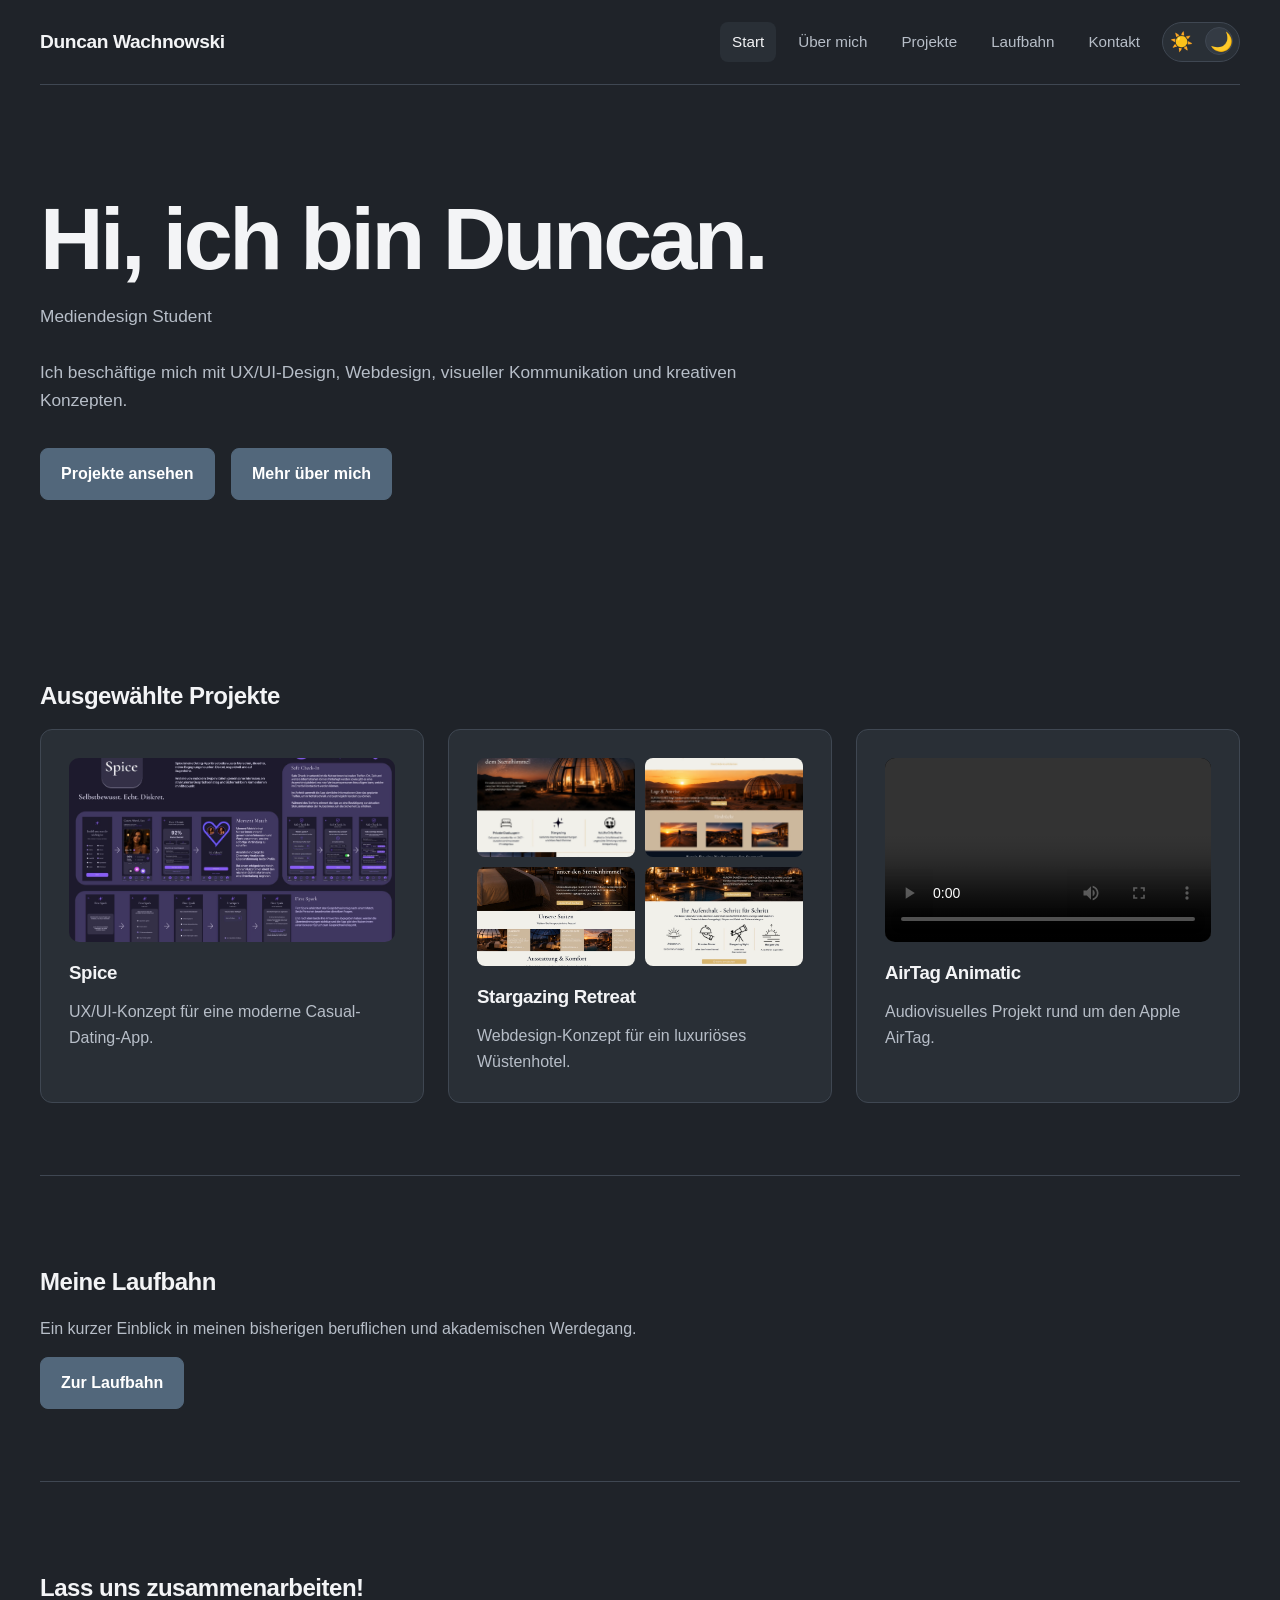
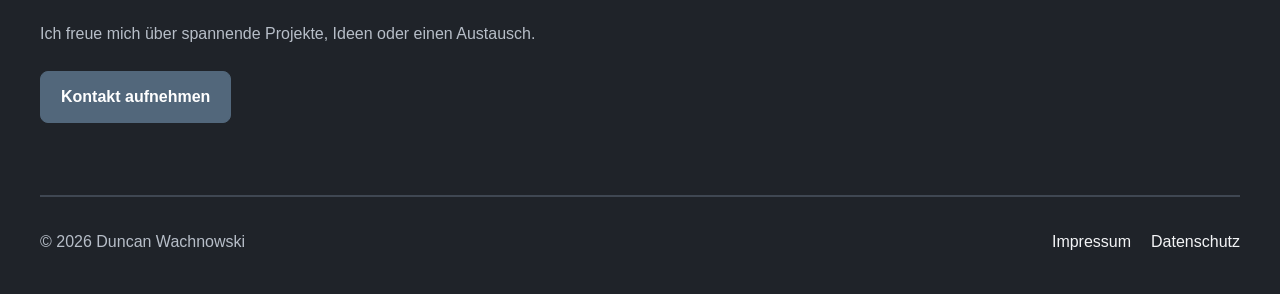
==== commit ce7e7800: "Improve accessibility across portfolio" ====
--- a/index.html
+++ b/index.html
@@ -4,18 +4,28 @@
 <head>
     <meta charset="UTF-8">
     <meta name="viewport" content="width=device-width, initial-scale=1.0">
+
+    <script>
+        const savedTheme = localStorage.getItem("theme");
+
+        if (savedTheme === "light") {
+            document.documentElement.setAttribute("data-theme", "light");
+        }
+    </script>
+
     <title>Duncan Wachnowski | Portfolio</title>
     <link rel="stylesheet" href="css/style.css">
 </head>
 
 <body>
+
+    <a class="skip-link" href="main-content">
+        Zum Hauptinhalt springen
+    </a>
+
     <header>
         <a href="index.html">Duncan Wachnowski</a>
-        <button class="menu-toggle"
-        aria-label="Navigation öffnen"
-        aria-expanded="false"
-        aria-controls="main-nav"
-        >
+        <button class="menu-toggle" aria-label="Navigation öffnen" aria-expanded="false" aria-controls="main-nav">
             <span class="hamburger"></span>
         </button>
         <nav aria-label="Hauptnavigation" id="main-nav">
@@ -27,20 +37,15 @@
                 <li><a href="kontakt.html">Kontakt</a></li>
 
                 <li class="theme-item">
-                    <button
-                     class="theme-toggle"
-                     type="button"
-                     aria-label="Zu hellem Design wechseln"
-                     title="Design wechseln"
-                     aria-pressed="false"
-                >
-                <span class="theme-switch" aria-hidden="true">
-                <span class="theme-sun">☀️</span>
-                <span class="theme-moon">🌙</span>
-                <span class="theme-thumb"></span>
-                </span>
+                    <button class="theme-toggle" type="button" aria-label="Zu hellem Design wechseln"
+                        title="Design wechseln" aria-pressed="false">
+                        <span class="theme-switch" aria-hidden="true">
+                            <span class="theme-sun">☀️</span>
+                            <span class="theme-moon">🌙</span>
+                            <span class="theme-thumb"></span>
+                        </span>
 
-                </button>
+                    </button>
 
                 </li>
 
@@ -49,7 +54,7 @@
         </nav>
     </header>
 
-    <main>
+    <main id="main-content" tabindex="-1">
 
         <section class="hero">
             <h1>Hi, ich bin Duncan.</h1>
@@ -69,14 +74,11 @@
 
             <div class="project-grid">
                 <article class="project-card">
-                    <a href="images/Spice.jpg" target="_blank" rel="noopener noreferrer" class="project-image-link">
+                    <a href="images/Spice.jpg" target="_blank" rel="noopener noreferrer" class="project-image-link"
+                        aria-label="Projektbild Spice in neuem Tab öffnen">
 
-                        <img 
-                            class="project-image"
-                            src="images/Spice.jpg"
-                            alt="Projektvorschau der Dating-App Spice"
-                            loading="lazy"
-                            decoding="async">
+                        <img class="project-image" src="images/Spice.jpg" alt="Projektvorschau der Dating-App Spice"
+                            loading="lazy" decoding="async">
 
                     </a>
 
@@ -93,35 +95,27 @@
 
                 <article class="project-card">
                     <div class="project-gallery">
-                        <a href="images/Stargazing-1.jpg" target="_blank" rel="noopener noreferrer">
-                            <img
-                                src="images/Stargazing-1.jpg"
-                                alt="Stargazing Retreat Startseitenansicht"
-                                loading="lazy"
+                        <a href="images/Stargazing-1.jpg" target="_blank" rel="noopener noreferrer"
+                            aria-label="Startseitenansicht des Stargazing Retreat in neuem Tab öffnen">
+                            <img src="images/Stargazing-1.jpg" alt="Stargazing Retreat Startseitenansicht"
+                                loading="lazy" decoding="async">
+                        </a>
+
+                        <a href="images/Stargazing-2.jpg" target="_blank" rel="noopener noreferrer"
+                            aria-label="Informationsbereich des Stargazing Retreat in neuem Tab öffnen">
+                            <img src="images/Stargazing-2.jpg" alt="Stargazing Retreat Informationsbereich"
+                                loading="lazy" decoding="async">
+                        </a>
+
+                        <a href="images/Stargazing-3.jpg" target="_blank" rel="noopener noreferrer"
+                            aria-label="Zimmeransicht des Stargazing Retreat in neuem Tab öffnen">
+                            <img src="images/Stargazing-3.jpg" alt="Stargazing Retreat Zimmeransicht" loading="lazy"
                                 decoding="async">
                         </a>
 
-                        <a href="images/Stargazing-2.jpg" target="_blank" rel="noopener noreferrer">
-                            <img
-                                src="images/Stargazing-2.jpg"
-                                alt="Stargazing Retreat Informationsbereich"
-                                loading="lazy"
-                                decoding="async">
-                        </a>
-
-                        <a href="images/Stargazing-3.jpg" target="_blank" rel="noopener noreferrer">
-                            <img
-                                src="images/Stargazing-3.jpg"
-                                alt="Stargazing Retreat Zimmeransicht"
-                                loading="lazy"
-                                decoding="async">
-                        </a>
-
-                        <a href="images/Stargazing-4.jpg" target="_blank" rel="noopener noreferrer">
-                            <img
-                                src="images/Stargazing-4.jpg"
-                                alt="Stargazing Retreat Erlebenisansicht"
-                                loading="lazy"
+                        <a href="images/Stargazing-4.jpg" target="_blank" rel="noopener noreferrer"
+                            aria-label="Erlebnisansicht des Stargazing Retreat in neuem Tab öffnen">
+                            <img src="images/Stargazing-4.jpg" alt="Stargazing Retreat Erlebenisansicht" loading="lazy"
                                 decoding="async">
                         </a>
                     </div>
@@ -135,7 +129,7 @@
 
 
                 <article class="project-card">
-                    <video class="project-video" controls preload="metadata">
+                    <video class="project-video" controls preload="metadata" aria-label="AirTag Animatic">
                         <source src="videos/AirTag3Neu.mp4" type="video/mp4">
                         Dein Browser unterstützt das Video-Element nicht.
                     </video>
@@ -193,15 +187,11 @@
         </nav>
     </footer>
 
-    <button
-        class="back-to-top"
-        aria-label="Zurück nach oben"
-        title="Zurück nach oben"
-    >
+    <button class="back-to-top" aria-label="Zurück nach oben" title="Zurück nach oben">
         ↑
     </button>
 
-<script src="js/script.js"></script>
+    <script src="js/script.js"></script>
 
 </body>
 
--- a/css/style.css
+++ b/css/style.css
@@ -20,7 +20,7 @@
     --surface-light: #f0eee9;
 
     --text: #4a3434;
-    --text-muted: #756461;
+    --text-muted: #6b5653;
 
     --accent: #6b3f46;
     --accent-hover: #80505a;
@@ -375,7 +375,7 @@
 }
 
 [data-theme="light"] .focus-card {
-    background-color: #8a7470;
+    background-color: #806966;
     color: #ffffff;
     border-color: #9a8580;
 }
@@ -626,6 +626,31 @@
 
 .contact-form {
     max-width: 720px;
+}
+
+.contact-form input,
+.contact-form textarea {
+    transition:
+        border-color 0.2s ease,
+        box-shadow 0.2s ease,
+        background-color 0.2 ease;
+}
+
+.contact-form input:focus,
+.contact-form textarea:focus {
+    outline: none;
+    border-color: var(--accent);
+    box-shadow: 0 0 0 3px rgba(127, 149, 173, 0.2);
+}
+
+.contact-form input:invalid:not(:placeholder-shown),
+.contact-form textarea:invalid:not(:placeholder-shown) {
+    border-color: #c46b6b;
+}
+
+.contact-form input:valid:not(:placeholder-shown),
+.contact-form textarea:valid:not(:placeholder-shown) {
+    border-color: #6f9477;
 }
 
 .form-group {
@@ -699,9 +724,9 @@
     display: inline-block;
     padding: 12px 20px;
     margin-right: 12px;
-    border: 1px solid var(--accent);
+    border: 1px solid #52677b;
     border-radius: 8px;
-    background-color: var(--accent);
+    background-color: #52677b;
     color: #ffffff;
     font-weight: 600;
     transition:
@@ -712,8 +737,8 @@
 
 .button:hover,
 .button:focus {
-    background-color: var(--accent-hover);
-    border-color: var(--accent-hover);
+    background-color: #465b6e;
+    border-color: #465b6e;
     transform: translateY(-2px);
 }
 
@@ -727,6 +752,19 @@
 .button-secondary:focus {
     background-color: var(--surface);
     border-color: var(--surface-light);
+}
+
+[data-theme="light"] .button {
+    background-color: #6b4748;
+    border-color: #6b4748;
+    color: #ffffff;
+}
+
+[data-theme="light"] .button:hover,
+[data-theme="light"] .button:focus {
+    background-color: #583a3b;
+    border-color: #583a3b;
+    color: #ffffff;
 }
 
 
@@ -1117,6 +1155,27 @@
 .back-to-top:focus-visible {
     outline: 3px solid var (var(--accent));
     outline-offset: 3px;
+}
+
+.skip-link {
+    position: absolute;
+    top: -80px;
+    left: 16px;
+    z-index: 1000;
+
+    padding: 10px 16px;
+
+    background-color: var(--surface);
+    color: var(--text);
+
+    border: 2px solid var(--accent);
+    border-radius: 8px;
+
+    text-decoration: none;
+}
+
+.skip-link:focus {
+    top: 16px;
 }
 
 
@@ -1425,7 +1484,7 @@
     }
 
     [data-theme="light"] .theme-toggle {
-        color: #6b4646;
+        color: #4f4234;
         background-color: #b9aaa2;
     }
 
@@ -1443,7 +1502,7 @@
 
         width: 42px;
         height: 42px;
-     }
+    }
 }
 
 
@@ -1483,4 +1542,60 @@
         height: 48px;
         flex-shrink: 0;
     }
+}
+
+@media print {
+
+    body {
+        background: #ffffff;
+        color: #000000;
+    }
+
+    header,
+    footer,
+    .theme-toggle,
+    .menu-toggle,
+    .back-to-top {
+        display: none !important;
+    }
+
+    main {
+        width: 100%;
+        max-width: none;
+        margin: 0;
+        padding: 0;
+    }
+
+    .cv-download {
+        display: none !important;
+    }
+
+    .timeline-section {
+        margin: 0;
+        padding: 0;
+    }
+
+    .timeline {
+        max-width: none;
+        margin: 0;
+    }
+
+    .timeline-item {
+        break-inside: avoid;
+        page-break-inside: avoid;
+
+        opacity: 1 !important;
+        transform: none !important;
+    }
+
+    .timeline-item::before {
+        transform: none !important;
+    }
+
+    a {
+        color: #000000;
+        text-decoration: none;
+    }
+
+
 }
